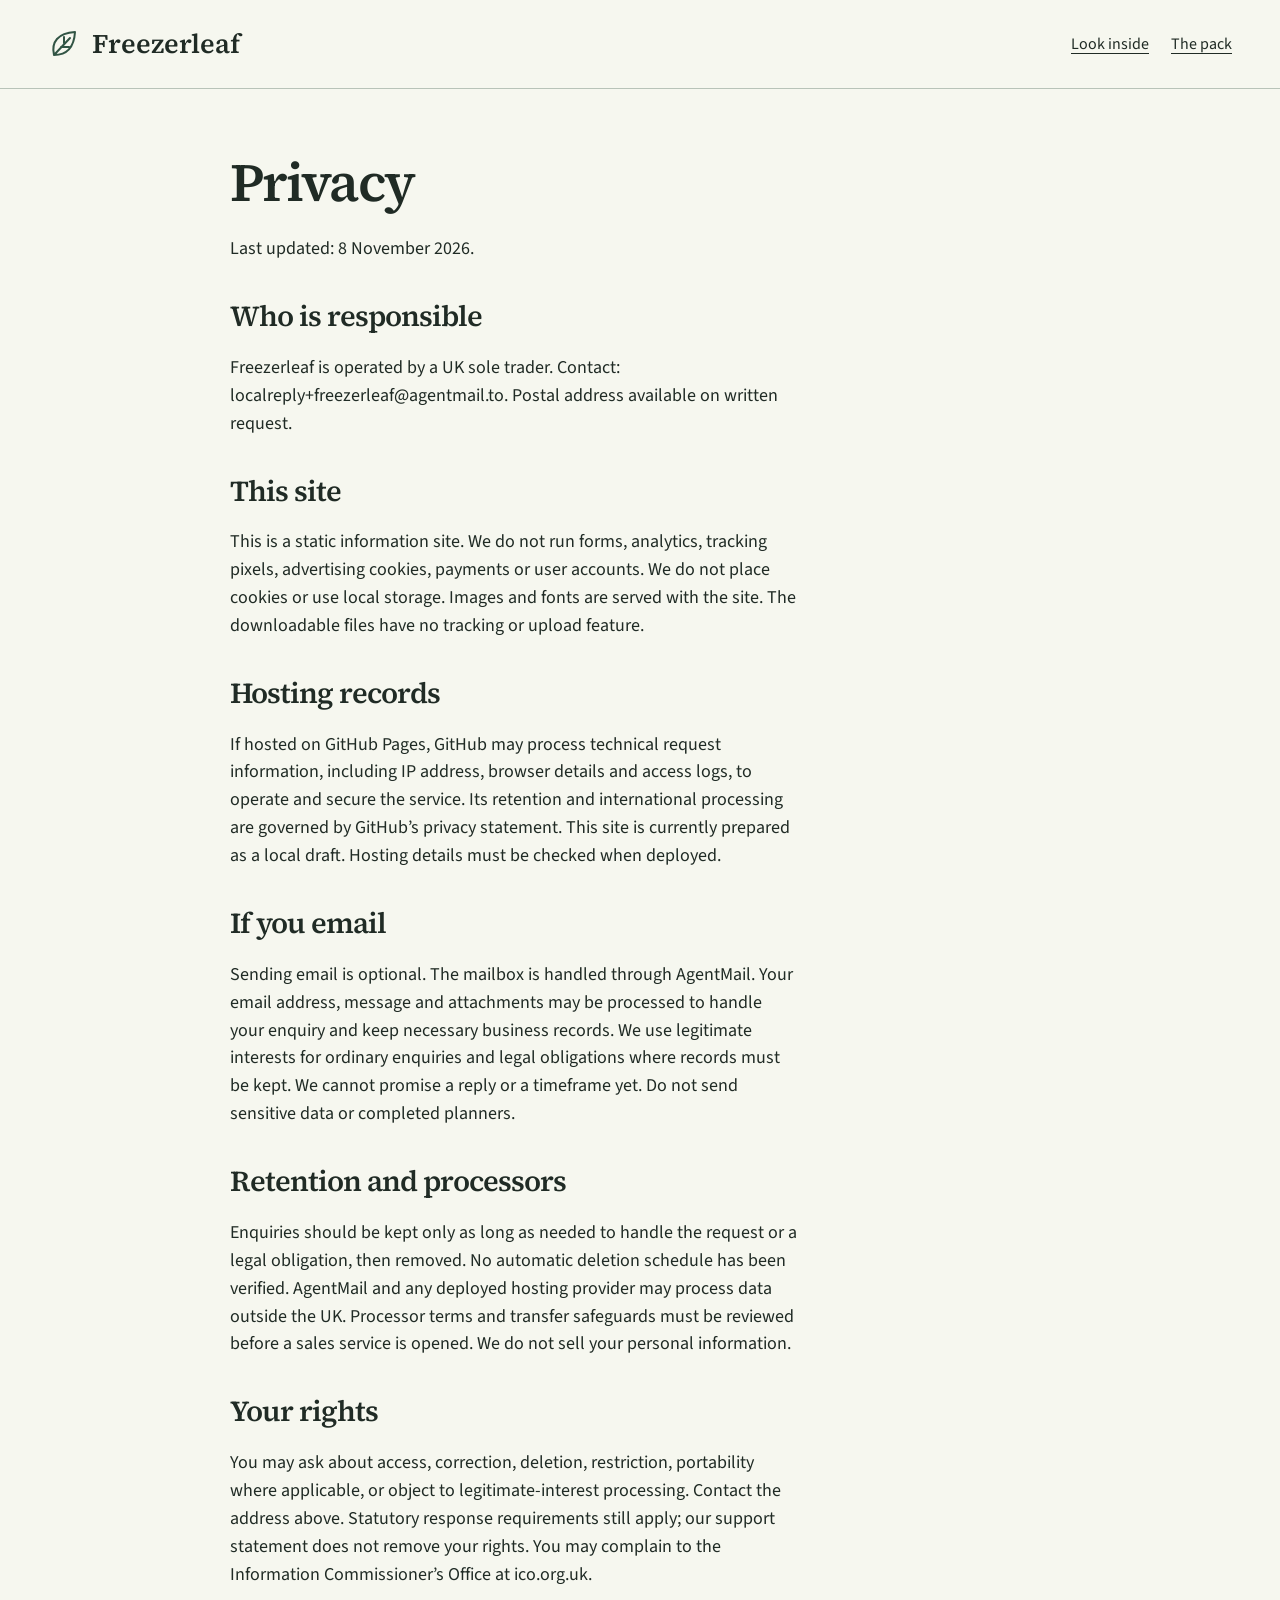
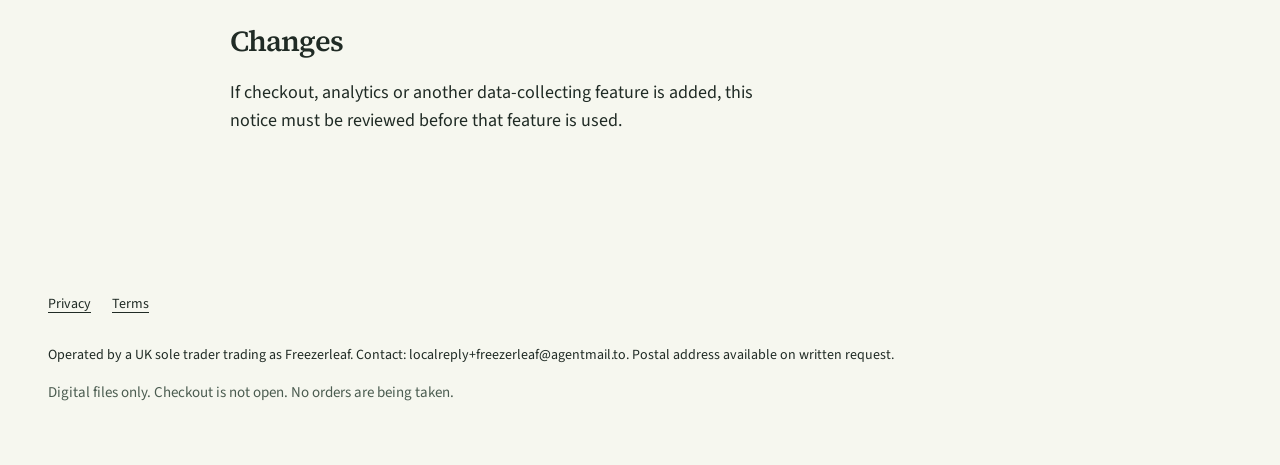
==== privacy.html @ 1b26ce87 "Launch Freezerleaf coming-soon page (no checkout, no downloads)" ====
<!doctype html><html lang="en-GB"><head><meta charset="utf-8"><meta name="viewport" content="width=device-width, initial-scale=1"><meta http-equiv="Content-Security-Policy" content="default-src 'none'; script-src 'none'; style-src 'self'; font-src 'self'; img-src 'self'; connect-src 'self'; object-src 'none'; base-uri 'none'; form-action 'none'"><meta name="referrer" content="strict-origin-when-cross-origin"><title>Privacy | Freezerleaf</title><meta name="description" content="Privacy for Freezerleaf"><meta property="og:title" content="Privacy | Freezerleaf"><meta property="og:description" content="Privacy for Freezerleaf"><meta property="og:type" content="website"><meta property="og:image" content="https://evanturner557-del.github.io/freezerleaf/assets/preview-1.webp"><link rel="canonical" href="https://evanturner557-del.github.io/freezerleaf/"><link rel="icon" type="image/svg+xml" href="assets/mark.svg"><link rel="stylesheet" href="assets/tokens.css"><link rel="stylesheet" href="assets/site.css"></head><body><a class="skip" href="#main">Skip to content</a><header><div class="wrap nav"><a class="logo" href="index.html"><img src="assets/mark.svg" width="32" height="32" alt="">Freezerleaf</a><nav aria-label="Main navigation" class="navlinks"><a href="index.html#inside">Look inside</a><a href="index.html#details">The pack</a></nav></div></header><main id="main" class="wrap document"><h1>Privacy</h1><p>Last updated: 8 November 2026.</p><h2>Who is responsible</h2><p>Freezerleaf is operated by a UK sole trader. Contact: localreply+freezerleaf@agentmail.to. Postal address available on written request.</p><h2>This site</h2><p>This is a static information site. We do not run forms, analytics, tracking pixels, advertising cookies, payments or user accounts. We do not place cookies or use local storage. Images and fonts are served with the site. The downloadable files have no tracking or upload feature.</p><h2>Hosting records</h2><p>If hosted on GitHub Pages, GitHub may process technical request information, including IP address, browser details and access logs, to operate and secure the service. Its retention and international processing are governed by GitHub’s privacy statement. This site is currently prepared as a local draft. Hosting details must be checked when deployed.</p><h2>If you email</h2><p>Sending email is optional. The mailbox is handled through AgentMail. Your email address, message and attachments may be processed to handle your enquiry and keep necessary business records. We use legitimate interests for ordinary enquiries and legal obligations where records must be kept. We cannot promise a reply or a timeframe yet. Do not send sensitive data or completed planners.</p><h2>Retention and processors</h2><p>Enquiries should be kept only as long as needed to handle the request or a legal obligation, then removed. No automatic deletion schedule has been verified. AgentMail and any deployed hosting provider may process data outside the UK. Processor terms and transfer safeguards must be reviewed before a sales service is opened. We do not sell your personal information.</p><h2>Your rights</h2><p>You may ask about access, correction, deletion, restriction, portability where applicable, or object to legitimate-interest processing. Contact the address above. Statutory response requirements still apply; our support statement does not remove your rights. You may complain to the Information Commissioner’s Office at ico.org.uk.</p><h2>Changes</h2><p>If checkout, analytics or another data-collecting feature is added, this notice must be reviewed before that feature is used.</p></main><footer><div class="wrap"><nav class="footerlinks" aria-label="Legal"><a href="privacy.html">Privacy</a><a href="terms.html">Terms</a></nav><p class="legal">Operated by a UK sole trader trading as Freezerleaf. Contact: localreply+freezerleaf@agentmail.to. Postal address available on written request.</p><p class="quiet">Digital files only. Checkout is not open. No orders are being taken.</p></div></footer></body></html>
---- assets/tokens.css ----
:root{--primary:#315444;--accent:#e7c786;--paper:#f6f7ef;--ink:#202b25;--muted:#4b5c50;--line:#b8c3b8;--soft:#edf1e9;--success:#28603d;--warning:#795400;--danger:#9b2525;--neutral-0:#ffffff;--neutral-1:#f8f9f7;--neutral-2:#eff1ed;--neutral-3:#e0e5de;--neutral-4:#c5cec2;--neutral-5:#8a9787;--neutral-6:#62705f;--neutral-7:#3d4b3b;--neutral-8:#202b20;}
---- assets/site.css ----
@font-face{font-family:Text;src:url(fonts/source-sans-3-latin-wght-normal.woff2) format('woff2');font-display:swap}@font-face{font-family:Display;src:url(fonts/source-serif-4-latin-wght-normal.woff2) format('woff2');font-display:swap}*{box-sizing:border-box}html{scroll-behavior:smooth}body{margin:0;background:var(--paper);color:var(--ink);font-family:Text,Arial,sans-serif;font-size:18px;line-height:1.55}a{color:inherit;text-underline-offset:4px}a:hover{text-decoration-thickness:2px}a:focus-visible,button:focus-visible,summary:focus-visible{outline:3px solid var(--primary);outline-offset:5px}img{max-width:100%;height:auto;display:block}h1,h2,h3,p{margin-top:0}h1,h2{font-family:Display,serif;font-weight:600;letter-spacing:-.035em;line-height:1.06}h1{font-size:clamp(44px,5.8vw,76px);max-width:12ch;margin-bottom:24px}h2{font-size:clamp(34px,4vw,48px);margin-bottom:22px}h3{font-size:23px;line-height:1.2;letter-spacing:-.015em}p{max-width:63ch}button,a{touch-action:manipulation}button{font-family:inherit}button[disabled]{opacity:1;cursor:not-allowed;background:var(--primary);color:#fff;border:2px solid var(--primary);padding:14px 25px;border-radius:6px;font-size:18px;font-weight:700;min-height:52px}header{border-bottom:1px solid var(--line)}.wrap{width:min(1184px,calc(100% - 64px));margin-inline:auto}.nav{display:flex;align-items:center;justify-content:space-between;min-height:88px;gap:20px}.logo{display:flex;align-items:center;gap:12px;font-family:Display,serif;font-size:27px;text-decoration:none;font-weight:600}.logo img{width:32px;height:32px}.navlinks{display:flex;gap:22px}.navlinks a{font-size:16px;min-height:44px;display:inline-flex;align-items:center}.skip{position:absolute;left:-9999px;top:10px;background:white;padding:12px;z-index:9}.skip:focus{left:12px}.hero{display:grid;grid-template-columns:1fr 1fr;gap:70px;align-items:center;padding:64px 0 72px}.eyebrow{font-size:12px;letter-spacing:.14em;font-weight:700;color:var(--primary);margin-bottom:20px}.lede{font-size:21px;line-height:1.5;max-width:38ch}.pricebar{display:flex;gap:23px;align-items:center;margin:26px 0 12px}.price{font-size:34px;font-weight:700;letter-spacing:-.04em;line-height:1}.price small{display:block;font-size:14px;font-weight:400;letter-spacing:0;margin-top:7px;line-height:1.4}.quiet{font-size:15px;color:var(--muted)}.hero-visual{margin:0;position:relative;background:var(--accent);padding:26px 34px 18px;border-radius:100px 8px 8px 8px}.hero-visual img{width:100%;box-shadow:0 14px 35px #0002;border:1px solid #22372b30}.hero-visual figcaption{font-size:13px;margin-top:18px;font-weight:600;color:var(--ink);line-height:1.4}.strip{background:var(--primary);color:white}.strip .wrap{display:flex;justify-content:space-between;gap:20px;padding-block:21px;font-size:16px}.section{padding:88px 0}.sectionhead{max-width:650px}.proofgrid{display:grid;grid-template-columns:1fr 1fr;gap:32px;margin-top:38px}.proof{margin:0}.proofpic{background:white;border:1px solid var(--line);padding:26px;border-radius:8px}.proofpic img{max-height:560px;width:100%;object-fit:contain;object-position:top}.proof figcaption{padding:18px 0}.proof figcaption strong{display:block;font-size:22px;margin-bottom:7px}.proof figcaption span{font-size:17px;color:var(--muted)}.how{background:var(--soft);border-block:1px solid var(--line)}.steps{display:grid;grid-template-columns:repeat(3,1fr);gap:36px;margin-top:36px;counter-reset:step}.step img{height:160px;width:100%;object-fit:cover;object-position:top;border:1px solid var(--line);margin-bottom:25px;background:white}.step h3:before{counter-increment:step;content:'0' counter(step) ' / ';color:var(--primary);font-size:15px}.step p{font-size:17px}.pricegrid{display:grid;grid-template-columns:1fr 1fr;gap:90px;align-items:start}.pricecard{background:#fff;border:1px solid var(--primary);border-top:7px solid var(--primary);padding:35px;border-radius:6px}.pricecard .large{font-size:54px;line-height:1;letter-spacing:-.05em;font-weight:700;margin:24px 0 12px}.list{padding-left:21px}.list li{margin-bottom:11px}.fine{font-size:15px}.faq{max-width:840px;margin:auto}.faq details{border-bottom:1px solid var(--line);padding:10px 0}.faq summary{font-weight:600;cursor:pointer;min-height:52px;padding:12px 32px 12px 0;line-height:1.5;font-size:20px}.faq details p{padding-right:30px;font-size:17px}.final{text-align:center;background:var(--accent);padding:62px 20px}.final p{margin-inline:auto}.final h2{max-width:20ch;margin-inline:auto}footer{padding:40px 0 46px;font-size:14px}.footerlinks{display:flex;gap:20px;flex-wrap:wrap;margin-bottom:18px}.footerlinks a{min-height:44px;display:flex;align-items:center}.legal{max-width:900px;overflow-wrap:anywhere}main.document{max-width:820px;padding:65px 0 90px}.document h1{font-size:54px;max-width:none}.document h2{font-size:29px;margin-top:38px}.document p,.document li{font-size:18px}.badge{font-size:14px;font-weight:600;color:var(--primary)}.sr{position:absolute;width:1px;height:1px;overflow:hidden;clip:rect(0,0,0,0)}@media(max-width:800px){.wrap{width:calc(100% - 40px)}.hero{gap:34px;padding:40px 0 45px}.nav{min-height:72px}.logo{font-size:24px}.navlinks{gap:14px}.navlinks a{font-size:14px}.hero-visual{padding:24px 20px 16px;border-top-left-radius:65px}.lede{font-size:19px}.section{padding:60px 0}.pricegrid{gap:35px}.steps{gap:22px}.pricecard{padding:25px}.proofpic{padding:18px}}@media(max-width:600px){.hero{display:block;padding-top:32px}.eyebrow{font-size:10px;margin-bottom:15px}h1{font-size:45px;max-width:12ch;margin-bottom:19px}.hero .lede{font-size:18px;line-height:1.5;margin-bottom:18px}.hero-visual{margin-top:32px;padding:26px 30px 17px}.pricebar{margin:21px 0 10px;gap:21px}.price{font-size:31px}.quiet{font-size:14px}.navlinks a{font-size:13px}.navlinks a:last-child{display:none}.logo{font-size:23px}.strip .wrap{display:grid;grid-template-columns:1fr;gap:8px;padding-block:20px}.proofgrid,.steps,.pricegrid{grid-template-columns:1fr;gap:24px}.proofgrid{margin-top:28px}.step{display:grid;grid-template-columns:86px 1fr;column-gap:19px}.step img{grid-row:1/3;height:118px;margin:0}.step h3{font-size:21px;margin-bottom:10px}.step p{font-size:16px}.pricegrid{gap:30px}.section{padding:52px 0}.proofpic img{max-height:430px}.final{padding:46px 20px}.document h1{font-size:40px}.document h2{font-size:27px}.navlinks{gap:10px}.legal{font-size:13px}.faq summary{font-size:18px}}@media(prefers-reduced-motion:reduce){html{scroll-behavior:auto}}
.logo{min-height:44px}.document a{display:inline-flex;align-items:center;min-height:44px}

.footerlinks a{min-width:44px}
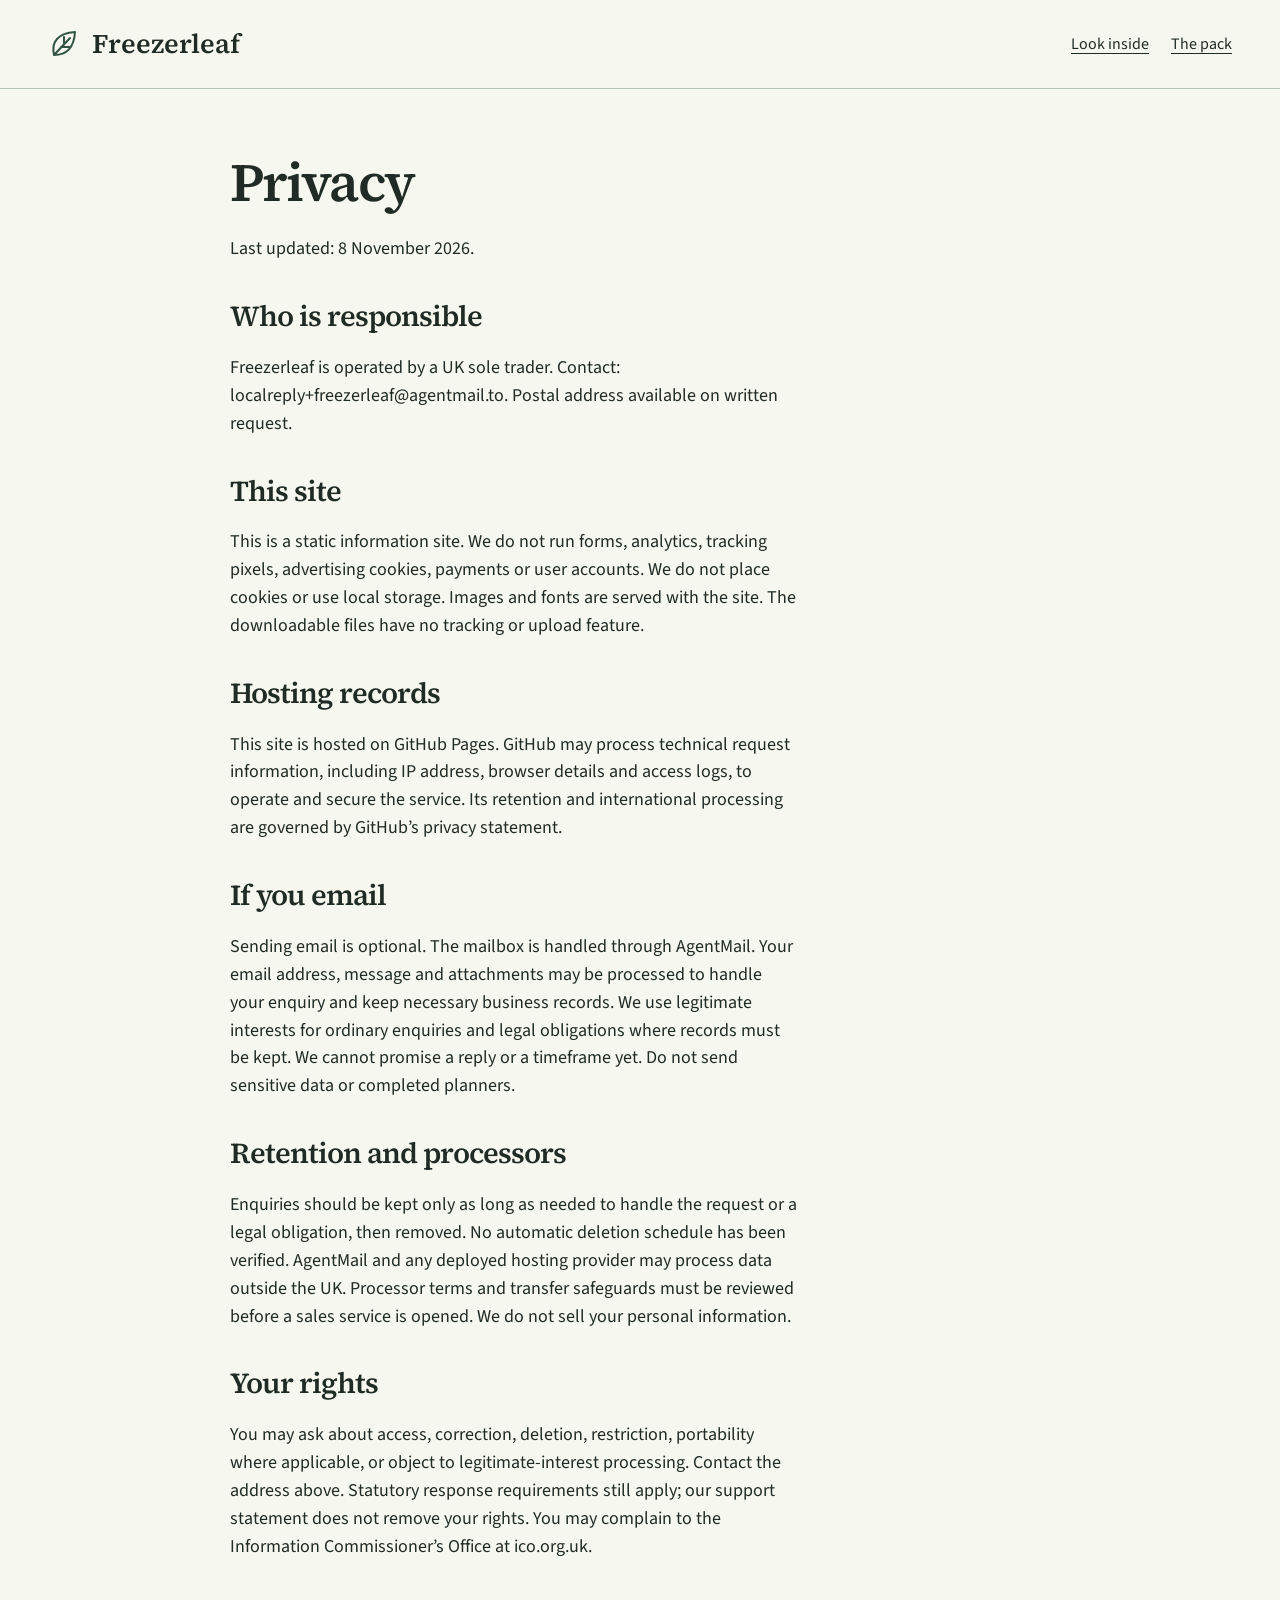
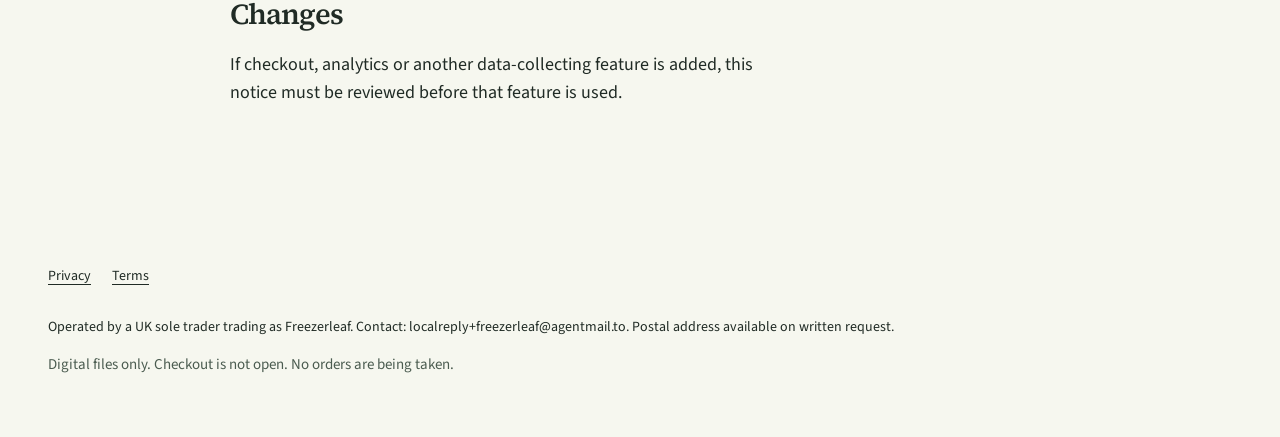
==== commit 9d935841: "Plain privacy wording (hosted on GitHub Pages), plain testing wording" ====
--- a/privacy.html
+++ b/privacy.html
@@ -1 +1 @@
-<!doctype html><html lang="en-GB"><head><meta charset="utf-8"><meta name="viewport" content="width=device-width, initial-scale=1"><meta http-equiv="Content-Security-Policy" content="default-src 'none'; script-src 'none'; style-src 'self'; font-src 'self'; img-src 'self'; connect-src 'self'; object-src 'none'; base-uri 'none'; form-action 'none'"><meta name="referrer" content="strict-origin-when-cross-origin"><title>Privacy | Freezerleaf</title><meta name="description" content="Privacy for Freezerleaf"><meta property="og:title" content="Privacy | Freezerleaf"><meta property="og:description" content="Privacy for Freezerleaf"><meta property="og:type" content="website"><meta property="og:image" content="https://evanturner557-del.github.io/freezerleaf/assets/preview-1.webp"><link rel="canonical" href="https://evanturner557-del.github.io/freezerleaf/"><link rel="icon" type="image/svg+xml" href="assets/mark.svg"><link rel="stylesheet" href="assets/tokens.css"><link rel="stylesheet" href="assets/site.css"></head><body><a class="skip" href="#main">Skip to content</a><header><div class="wrap nav"><a class="logo" href="index.html"><img src="assets/mark.svg" width="32" height="32" alt="">Freezerleaf</a><nav aria-label="Main navigation" class="navlinks"><a href="index.html#inside">Look inside</a><a href="index.html#details">The pack</a></nav></div></header><main id="main" class="wrap document"><h1>Privacy</h1><p>Last updated: 8 November 2026.</p><h2>Who is responsible</h2><p>Freezerleaf is operated by a UK sole trader. Contact: localreply+freezerleaf@agentmail.to. Postal address available on written request.</p><h2>This site</h2><p>This is a static information site. We do not run forms, analytics, tracking pixels, advertising cookies, payments or user accounts. We do not place cookies or use local storage. Images and fonts are served with the site. The downloadable files have no tracking or upload feature.</p><h2>Hosting records</h2><p>If hosted on GitHub Pages, GitHub may process technical request information, including IP address, browser details and access logs, to operate and secure the service. Its retention and international processing are governed by GitHub’s privacy statement. This site is currently prepared as a local draft. Hosting details must be checked when deployed.</p><h2>If you email</h2><p>Sending email is optional. The mailbox is handled through AgentMail. Your email address, message and attachments may be processed to handle your enquiry and keep necessary business records. We use legitimate interests for ordinary enquiries and legal obligations where records must be kept. We cannot promise a reply or a timeframe yet. Do not send sensitive data or completed planners.</p><h2>Retention and processors</h2><p>Enquiries should be kept only as long as needed to handle the request or a legal obligation, then removed. No automatic deletion schedule has been verified. AgentMail and any deployed hosting provider may process data outside the UK. Processor terms and transfer safeguards must be reviewed before a sales service is opened. We do not sell your personal information.</p><h2>Your rights</h2><p>You may ask about access, correction, deletion, restriction, portability where applicable, or object to legitimate-interest processing. Contact the address above. Statutory response requirements still apply; our support statement does not remove your rights. You may complain to the Information Commissioner’s Office at ico.org.uk.</p><h2>Changes</h2><p>If checkout, analytics or another data-collecting feature is added, this notice must be reviewed before that feature is used.</p></main><footer><div class="wrap"><nav class="footerlinks" aria-label="Legal"><a href="privacy.html">Privacy</a><a href="terms.html">Terms</a></nav><p class="legal">Operated by a UK sole trader trading as Freezerleaf. Contact: localreply+freezerleaf@agentmail.to. Postal address available on written request.</p><p class="quiet">Digital files only. Checkout is not open. No orders are being taken.</p></div></footer></body></html>+<!doctype html><html lang="en-GB"><head><meta charset="utf-8"><meta name="viewport" content="width=device-width, initial-scale=1"><meta http-equiv="Content-Security-Policy" content="default-src 'none'; script-src 'none'; style-src 'self'; font-src 'self'; img-src 'self'; connect-src 'self'; object-src 'none'; base-uri 'none'; form-action 'none'"><meta name="referrer" content="strict-origin-when-cross-origin"><title>Privacy | Freezerleaf</title><meta name="description" content="Privacy for Freezerleaf"><meta property="og:title" content="Privacy | Freezerleaf"><meta property="og:description" content="Privacy for Freezerleaf"><meta property="og:type" content="website"><meta property="og:image" content="https://evanturner557-del.github.io/freezerleaf/assets/preview-1.webp"><link rel="canonical" href="https://evanturner557-del.github.io/freezerleaf/"><link rel="icon" type="image/svg+xml" href="assets/mark.svg"><link rel="stylesheet" href="assets/tokens.css"><link rel="stylesheet" href="assets/site.css"></head><body><a class="skip" href="#main">Skip to content</a><header><div class="wrap nav"><a class="logo" href="index.html"><img src="assets/mark.svg" width="32" height="32" alt="">Freezerleaf</a><nav aria-label="Main navigation" class="navlinks"><a href="index.html#inside">Look inside</a><a href="index.html#details">The pack</a></nav></div></header><main id="main" class="wrap document"><h1>Privacy</h1><p>Last updated: 8 November 2026.</p><h2>Who is responsible</h2><p>Freezerleaf is operated by a UK sole trader. Contact: localreply+freezerleaf@agentmail.to. Postal address available on written request.</p><h2>This site</h2><p>This is a static information site. We do not run forms, analytics, tracking pixels, advertising cookies, payments or user accounts. We do not place cookies or use local storage. Images and fonts are served with the site. The downloadable files have no tracking or upload feature.</p><h2>Hosting records</h2><p>This site is hosted on GitHub Pages. GitHub may process technical request information, including IP address, browser details and access logs, to operate and secure the service. Its retention and international processing are governed by GitHub’s privacy statement. </p><h2>If you email</h2><p>Sending email is optional. The mailbox is handled through AgentMail. Your email address, message and attachments may be processed to handle your enquiry and keep necessary business records. We use legitimate interests for ordinary enquiries and legal obligations where records must be kept. We cannot promise a reply or a timeframe yet. Do not send sensitive data or completed planners.</p><h2>Retention and processors</h2><p>Enquiries should be kept only as long as needed to handle the request or a legal obligation, then removed. No automatic deletion schedule has been verified. AgentMail and any deployed hosting provider may process data outside the UK. Processor terms and transfer safeguards must be reviewed before a sales service is opened. We do not sell your personal information.</p><h2>Your rights</h2><p>You may ask about access, correction, deletion, restriction, portability where applicable, or object to legitimate-interest processing. Contact the address above. Statutory response requirements still apply; our support statement does not remove your rights. You may complain to the Information Commissioner’s Office at ico.org.uk.</p><h2>Changes</h2><p>If checkout, analytics or another data-collecting feature is added, this notice must be reviewed before that feature is used.</p></main><footer><div class="wrap"><nav class="footerlinks" aria-label="Legal"><a href="privacy.html">Privacy</a><a href="terms.html">Terms</a></nav><p class="legal">Operated by a UK sole trader trading as Freezerleaf. Contact: localreply+freezerleaf@agentmail.to. Postal address available on written request.</p><p class="quiet">Digital files only. Checkout is not open. No orders are being taken.</p></div></footer></body></html>
--- a/assets/site.css
+++ b/assets/site.css
@@ -2,3 +2,5 @@
 .logo{min-height:44px}.document a{display:inline-flex;align-items:center;min-height:44px}
 
 .footerlinks a{min-width:44px}
+
+.glance{font-size:17px;line-height:1.5;background:var(--soft);border-left:4px solid var(--primary);padding:12px 16px;margin:0 0 22px;max-width:56ch}
